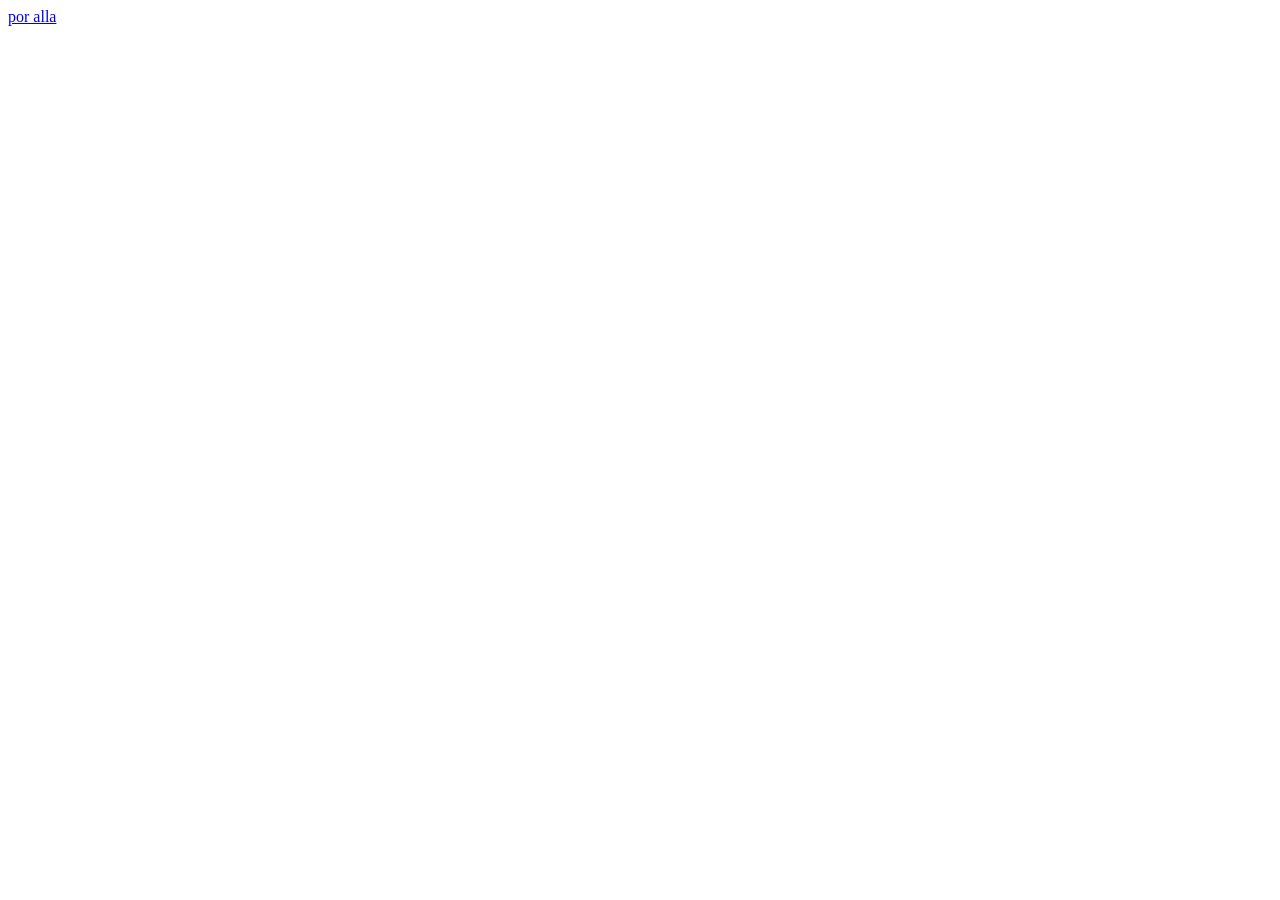
==== index.html @ 8f0c16a7 "subiendo repo" ====
<!DOCTYPE html>
<html lang="en">
<head>
    <meta charset="UTF-8">
    <meta name="viewport" content="width=device-width, initial-scale=1.0">
    <title>Document</title>
</head>
<body>
    <a href="principal.html">por alla
    </a>
</body>
</html>
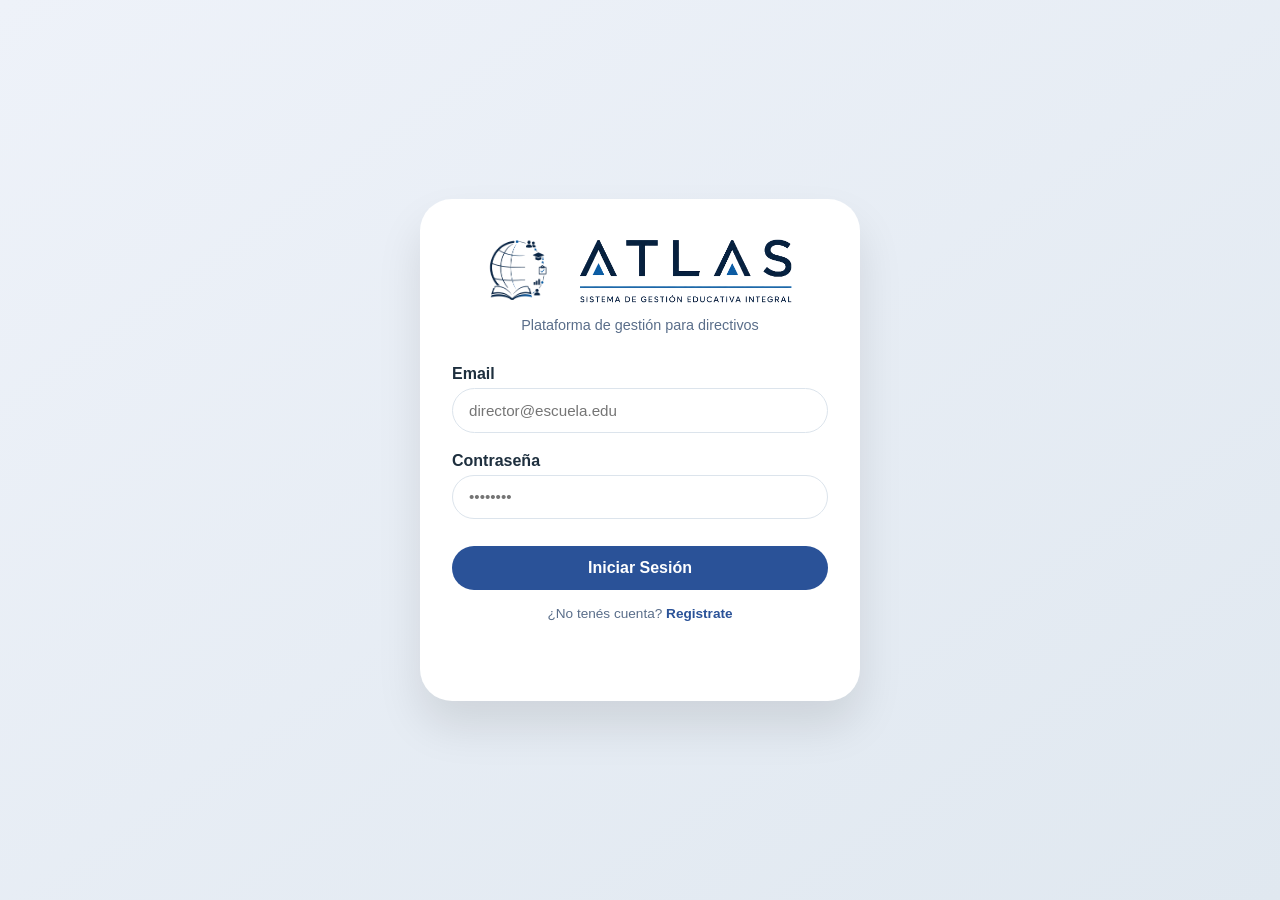
==== commit ccf3d9f0: "Pongo al dia" ====
--- a/index.html
+++ b/index.html
@@ -1,12 +1,86 @@
-<!DOCTYPE html>
-<html lang="en">
-<head>
-    <meta charset="UTF-8">
-    <meta name="viewport" content="width=device-width, initial-scale=1.0">
-    <title>Document</title>
-</head>
-<body>
-    <a href="principal.html">por alla
-    </a>
-</body>
-</html>+<!DOCTYPE html>
+<html lang="es">
+<head>
+    <meta charset="UTF-8">
+    <meta name="viewport" content="width=device-width, initial-scale=1.0">
+    <title>ATLAS | Acceso</title>
+    <link rel="stylesheet" href="style.css">
+    <link rel="stylesheet" href="https://cdnjs.cloudflare.com/ajax/libs/font-awesome/6.0.0/css/all.min.css">
+</head>
+<body>
+<div class="login-container">
+    <div class="brand-bar">
+        <img class="brand-logo" src="logoN.png" alt="Logo ATLAS" width="35" height="38" draggable="false">
+        <img class="brand-name" src="TextoN.png" alt="ATLAS" width="112" height="38" draggable="false">
+    </div>
+    <p class="sub">Plataforma de gestión para directivos</p>
+
+    <!-- LOGIN -->
+    <form id="loginForm" novalidate>
+        <div class="input-group">
+            <label for="loginUser">Email</label>
+            <input type="email" id="loginUser" placeholder="director@escuela.edu" autocomplete="username" required>
+        </div>
+
+        <div class="input-group">
+            <label for="loginPassword">Contraseña</label>
+            <input type="password" id="loginPassword" placeholder="••••••••" autocomplete="current-password" required>
+        </div>
+
+        <button type="submit" class="btn-auth" id="loginBtn">Iniciar Sesión</button>
+
+        <p class="auth-switch">
+            ¿No tenés cuenta? <a href="#" id="goRegister">Registrate</a>
+        </p>
+
+        <div id="loginMessage" class="message"></div>
+    </form>
+
+    <!-- REGISTRO -->
+    <form id="registerForm" novalidate style="display:none;">
+        <h3 class="form-title">Crear cuenta</h3>
+
+        <div class="input-group">
+            <label for="regNombre">Nombre y apellido</label>
+            <input type="text" id="regNombre" placeholder="Ej: Ana Gómez" autocomplete="name" required>
+        </div>
+
+        <div class="input-group">
+            <label for="regEmail">Email</label>
+            <input type="email" id="regEmail" placeholder="usuario@escuela.edu" autocomplete="username" required>
+        </div>
+
+        <div class="input-group">
+            <label for="regPassword">Contraseña</label>
+            <input type="password" id="regPassword" placeholder="Mínimo 6 caracteres" autocomplete="new-password" required>
+        </div>
+
+        <div class="input-group">
+            <label for="regPassword2">Repetir contraseña</label>
+            <input type="password" id="regPassword2" placeholder="••••••••" autocomplete="new-password" required>
+        </div>
+
+        <div class="input-group">
+            <label for="regRol">Rol</label>
+            <select id="regRol" required>
+                <option value="">Seleccioná un rol</option>
+                <option value="Director">Director</option>
+                <option value="Preceptor">Preceptor</option>
+                <option value="Profesor">Profesor</option>
+                <option value="Alumno">Alumno</option>
+            </select>
+        </div>
+
+        <button type="submit" class="btn-auth" id="registerBtn">Registrarme</button>
+
+        <p class="auth-switch">
+            ¿Ya tenés cuenta? <a href="#" id="goLogin">Iniciá sesión</a>
+        </p>
+
+        <div id="registerMessage" class="message"></div>
+    </form>
+</div>
+
+<script src="login.js"></script>
+</body>
+</html>
--- a/style.css
+++ b/style.css
@@ -0,0 +1,184 @@
+        * {
+            margin: 0;
+            padding: 0;
+            box-sizing: border-box;
+        }
+
+        body {
+            font-family: 'Plus Jakarta Sans', sans-serif;
+            background: linear-gradient(145deg, #eef2f9 0%, #e0e8f0 100%);
+            min-height: 100vh;
+            display: flex;
+            align-items: center;
+            justify-content: center;
+            padding: 1rem;
+        }
+
+        .login-container {
+            background: white;
+            border-radius: 2rem;
+            box-shadow: 0 25px 45px rgba(0,0,0,0.1);
+            width: 100%;
+            max-width: 440px;
+            padding: 2rem;
+            text-align: center;
+        }
+
+        /* ============================================================
+           BARRA DE MARCA (logo + nombre)
+           Editá estas dos variables para cambiar tamaño y separación.
+           --brand-height : alto en px de AMBAS imágenes (una al lado de
+                            la otra, siempre a la misma altura).
+           --brand-gap    : espacio entre las dos imágenes.
+           ============================================================ */
+        .brand-bar {
+            --brand-height: 80px;
+            --brand-gap: 0.6rem;
+
+            display: flex;
+            align-items: center;
+            justify-content: center;
+            gap: var(--brand-gap);
+            margin-bottom: 0.4rem;
+        }
+
+        .brand-bar img {
+            height: var(--brand-height);
+            width: auto;
+            display: block;
+            object-fit: contain;
+        }
+
+        .sub {
+            color: #5a6e8a;
+            margin-bottom: 2rem;
+            font-size: 0.9rem;
+        }
+
+        .input-group {
+            margin-bottom: 1.2rem;
+            text-align: left;
+        }
+
+        .input-group label {
+            display: block;
+            font-weight: 600;
+            margin-bottom: 0.3rem;
+            color: #1e2f3e;
+        }
+
+        .input-group input,
+        .input-group select {
+            width: 100%;
+            padding: 0.8rem 1rem;
+            border: 1px solid #dce4ec;
+            border-radius: 2rem;
+            font-family: inherit;
+            font-size: 0.95rem;
+            background: white;
+            color: #1e2f3e;
+            outline: none;
+            transition: 0.2s;
+        }
+
+        .input-group input:focus,
+        .input-group select:focus {
+            border-color: #2a5298;
+            box-shadow: 0 0 0 2px rgba(42,82,152,0.2);
+        }
+
+        .form-title {
+            color: #1e3c72;
+            margin-bottom: 1.2rem;
+            font-size: 1.15rem;
+        }
+
+        .auth-switch {
+            margin-top: 1rem;
+            font-size: 0.85rem;
+            color: #5a6e8a;
+        }
+
+        .auth-switch a {
+            color: #2a5298;
+            font-weight: 600;
+            text-decoration: none;
+            cursor: pointer;
+        }
+
+        .auth-switch a:hover {
+            text-decoration: underline;
+        }
+
+        .btn-auth:disabled {
+            opacity: 0.65;
+            cursor: not-allowed;
+            transform: none;
+        }
+
+        .btn-auth {
+            background: #2a5298;
+            color: white;
+            border: none;
+            padding: 0.8rem;
+            width: 100%;
+            border-radius: 3rem;
+            font-weight: 700;
+            font-size: 1rem;
+            cursor: pointer;
+            transition: 0.2s;
+            margin-top: 0.5rem;
+        }
+
+        .btn-auth:hover {
+            background: #1e3c72;
+            transform: translateY(-2px);
+        }
+
+        .btn-secondary {
+            background: transparent;
+            color: #2a5298;
+            border: 1px solid #2a5298;
+            margin-top: 1rem;
+        }
+
+        .btn-secondary:hover {
+            background: #eef2ff;
+        }
+
+        .message {
+            margin-top: 1rem;
+            font-size: 0.85rem;
+            min-height: 2rem;
+        }
+
+        .error {
+            color: #c62828;
+        }
+
+        .success {
+            color: #2e7d32;
+        }
+
+        hr {
+            margin: 1.5rem 0;
+            border: none;
+            border-top: 1px solid #e2e8f0;
+        }
+        .hidden {
+    display: none;
+}
+
+.dropdown {
+    margin-top: 1rem;
+    animation: fadeIn 0.3s ease;
+}
+
+.hidden {
+    display: none;
+}
+
+@keyframes fadeIn {
+    from { opacity: 0; transform: translateY(-10px); }
+    to { opacity: 1; transform: translateY(0); }
+}
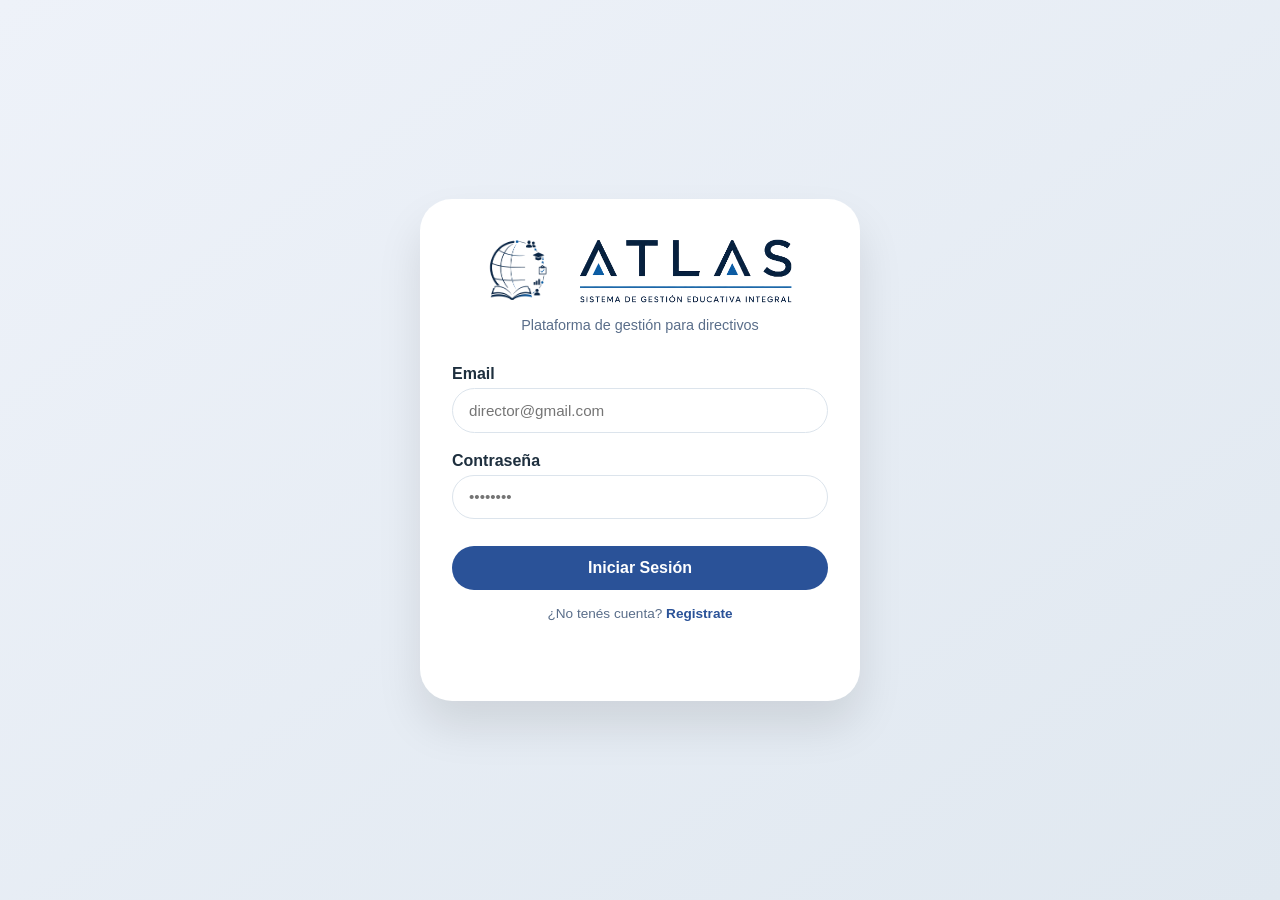
==== commit a93a9887: "Version final sin responsive" ====
--- a/index.html
+++ b/index.html
@@ -4,7 +4,7 @@
     <meta charset="UTF-8">
     <meta name="viewport" content="width=device-width, initial-scale=1.0">
     <title>ATLAS | Acceso</title>
-    <link rel="stylesheet" href="style.css">
+    <link rel="stylesheet" href="login.css">
     <link rel="stylesheet" href="https://cdnjs.cloudflare.com/ajax/libs/font-awesome/6.0.0/css/all.min.css">
 </head>
 <body>
@@ -19,7 +19,7 @@
     <form id="loginForm" novalidate>
         <div class="input-group">
             <label for="loginUser">Email</label>
-            <input type="email" id="loginUser" placeholder="director@escuela.edu" autocomplete="username" required>
+            <input type="email" id="loginUser" placeholder="director@gmail.com" autocomplete="username" required>
         </div>
 
         <div class="input-group">
@@ -47,7 +47,7 @@
 
         <div class="input-group">
             <label for="regEmail">Email</label>
-            <input type="email" id="regEmail" placeholder="usuario@escuela.edu" autocomplete="username" required>
+            <input type="email" id="regEmail" placeholder="usuario@gmail.com" autocomplete="username" required>
         </div>
 
         <div class="input-group">
--- a/login.css
+++ b/login.css
@@ -0,0 +1,184 @@
+        * {
+            margin: 0;
+            padding: 0;
+            box-sizing: border-box;
+        }
+
+        body {
+            font-family: 'Plus Jakarta Sans', sans-serif;
+            background: linear-gradient(145deg, #eef2f9 0%, #e0e8f0 100%);
+            min-height: 100vh;
+            display: flex;
+            align-items: center;
+            justify-content: center;
+            padding: 1rem;
+        }
+
+        .login-container {
+            background: white;
+            border-radius: 2rem;
+            box-shadow: 0 25px 45px rgba(0,0,0,0.1);
+            width: 100%;
+            max-width: 440px;
+            padding: 2rem;
+            text-align: center;
+        }
+
+        /* ============================================================
+           BARRA DE MARCA (logo + nombre)
+           Editá estas dos variables para cambiar tamaño y separación.
+           --brand-height : alto en px de AMBAS imágenes (una al lado de
+                            la otra, siempre a la misma altura).
+           --brand-gap    : espacio entre las dos imágenes.
+           ============================================================ */
+        .brand-bar {
+            --brand-height: 80px;
+            --brand-gap: 0.6rem;
+
+            display: flex;
+            align-items: center;
+            justify-content: center;
+            gap: var(--brand-gap);
+            margin-bottom: 0.4rem;
+        }
+
+        .brand-bar img {
+            height: var(--brand-height);
+            width: auto;
+            display: block;
+            object-fit: contain;
+        }
+
+        .sub {
+            color: #5a6e8a;
+            margin-bottom: 2rem;
+            font-size: 0.9rem;
+        }
+
+        .input-group {
+            margin-bottom: 1.2rem;
+            text-align: left;
+        }
+
+        .input-group label {
+            display: block;
+            font-weight: 600;
+            margin-bottom: 0.3rem;
+            color: #1e2f3e;
+        }
+
+        .input-group input,
+        .input-group select {
+            width: 100%;
+            padding: 0.8rem 1rem;
+            border: 1px solid #dce4ec;
+            border-radius: 2rem;
+            font-family: inherit;
+            font-size: 0.95rem;
+            background: white;
+            color: #1e2f3e;
+            outline: none;
+            transition: 0.2s;
+        }
+
+        .input-group input:focus,
+        .input-group select:focus {
+            border-color: #2a5298;
+            box-shadow: 0 0 0 2px rgba(42,82,152,0.2);
+        }
+
+        .form-title {
+            color: #1e3c72;
+            margin-bottom: 1.2rem;
+            font-size: 1.15rem;
+        }
+
+        .auth-switch {
+            margin-top: 1rem;
+            font-size: 0.85rem;
+            color: #5a6e8a;
+        }
+
+        .auth-switch a {
+            color: #2a5298;
+            font-weight: 600;
+            text-decoration: none;
+            cursor: pointer;
+        }
+
+        .auth-switch a:hover {
+            text-decoration: underline;
+        }
+
+        .btn-auth:disabled {
+            opacity: 0.65;
+            cursor: not-allowed;
+            transform: none;
+        }
+
+        .btn-auth {
+            background: #2a5298;
+            color: white;
+            border: none;
+            padding: 0.8rem;
+            width: 100%;
+            border-radius: 3rem;
+            font-weight: 700;
+            font-size: 1rem;
+            cursor: pointer;
+            transition: 0.2s;
+            margin-top: 0.5rem;
+        }
+
+        .btn-auth:hover {
+            background: #1e3c72;
+            transform: translateY(-2px);
+        }
+
+        .btn-secondary {
+            background: transparent;
+            color: #2a5298;
+            border: 1px solid #2a5298;
+            margin-top: 1rem;
+        }
+
+        .btn-secondary:hover {
+            background: #eef2ff;
+        }
+
+        .message {
+            margin-top: 1rem;
+            font-size: 0.85rem;
+            min-height: 2rem;
+        }
+
+        .error {
+            color: #c62828;
+        }
+
+        .success {
+            color: #2e7d32;
+        }
+
+        hr {
+            margin: 1.5rem 0;
+            border: none;
+            border-top: 1px solid #e2e8f0;
+        }
+        .hidden {
+    display: none;
+}
+
+.dropdown {
+    margin-top: 1rem;
+    animation: fadeIn 0.3s ease;
+}
+
+.hidden {
+    display: none;
+}
+
+@keyframes fadeIn {
+    from { opacity: 0; transform: translateY(-10px); }
+    to { opacity: 1; transform: translateY(0); }
+}
